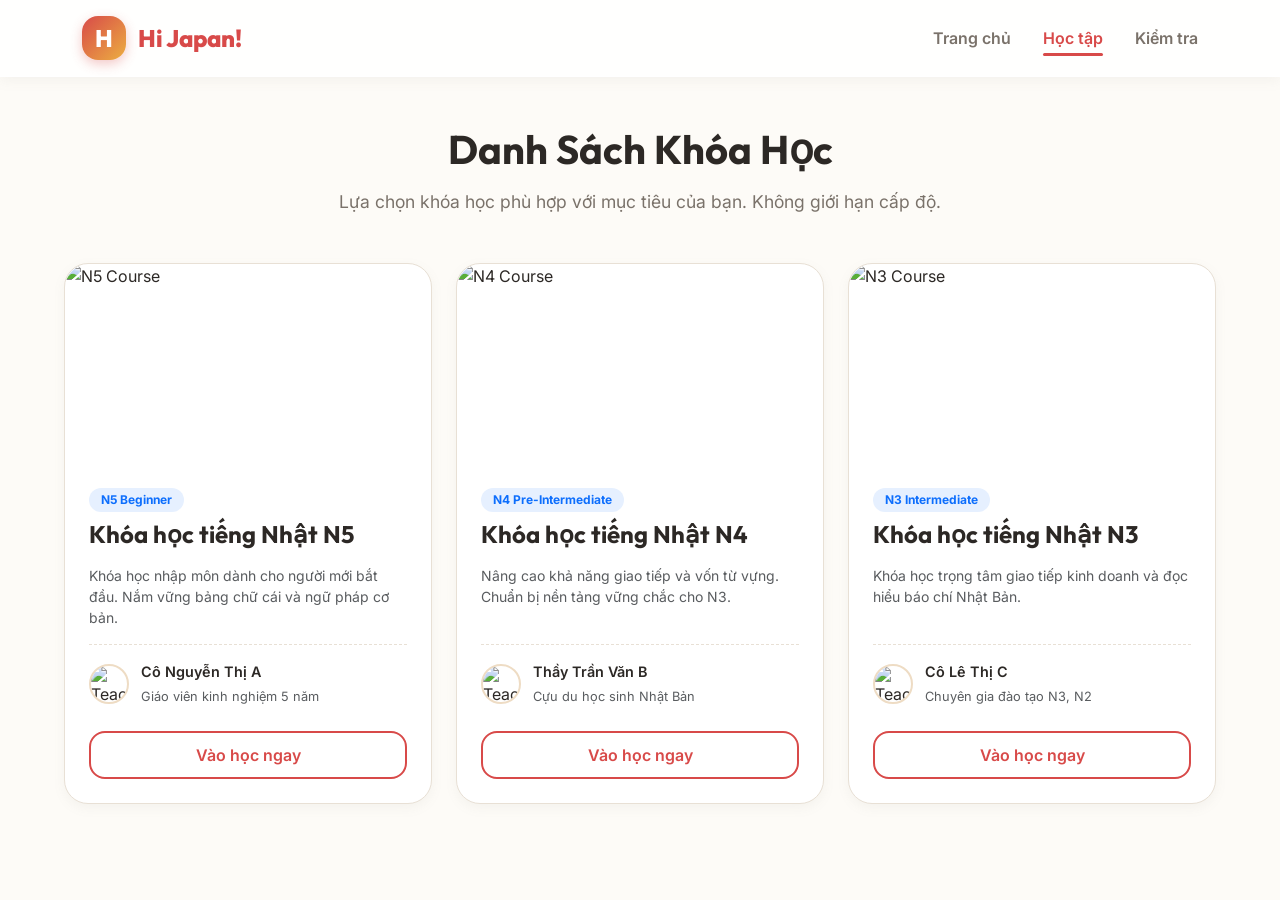
==== hoc-tap/index.html @ 2e4cc5f2 "Initial commit for Hi Japan! UI" ====
<!DOCTYPE html>
<html lang="en">
<head>
    <meta charset="UTF-8">
    <meta name="viewport" content="width=device-width, initial-scale=1.0">
    <title>Khóa Học - Hi Japan!</title>
    <link href="https://cdn.jsdelivr.net/npm/bootstrap@5.3.2/dist/css/bootstrap.min.css" rel="stylesheet">
    <link href="https://fonts.googleapis.com/css2?family=Outfit:wght@400;500;600;700;800&family=Inter:wght@400;500;600&display=swap" rel="stylesheet">
    <link rel="stylesheet" href="../assets/css/style.css">
</head>
<body>

    <!-- Premium Navbar -->
    <nav class="navbar-premium">
        <div class="container d-flex justify-content-between align-items-center">
            <a href="../index.html" class="brand-logo">
                <div class="brand-icon">H</div>
                Hi Japan!
            </a>
            <ul class="nav-links">
                <li><a href="../index.html" class="nav-link-item">Trang chủ</a></li>
                <li><a href="index.html" class="nav-link-item active">Học tập</a></li>
                <li><a href="../placement-test.html" class="nav-link-item">Kiểm tra</a></li>
            </ul>
        </div>
    </nav>

    <main class="page-container">
        <div class="text-center mb-5 fade-in-up">
            <h1 class="section-title">Danh Sách Khóa Học</h1>
            <p class="section-subtitle">Lựa chọn khóa học phù hợp với mục tiêu của bạn. Không giới hạn cấp độ.</p>
        </div>

        <div class="row g-4">
            <!-- N5 Course -->
            <div class="col-md-4 fade-in-up" style="animation-delay: 0.1s;">
                <div class="card-premium course-card h-100">
                    <img src="https://images.unsplash.com/photo-1542291026-7eec264c27ff?q=80&w=2070&auto=format&fit=crop" class="course-thumbnail" alt="N5 Course">
                    <div class="course-body">
                        <span class="badge bg-primary bg-opacity-10 text-primary mb-2" style="width: fit-content; padding: 6px 12px; border-radius: var(--radius-full);">N5 Beginner</span>
                        <h4 class="mb-3">Khóa học tiếng Nhật N5</h4>
                        <p class="text-muted small">Khóa học nhập môn dành cho người mới bắt đầu. Nắm vững bảng chữ cái và ngữ pháp cơ bản.</p>
                        
                        <div class="teacher-info">
                            <img src="https://images.unsplash.com/photo-1580489944761-15a19d654956?q=80&w=1061&auto=format&fit=crop" alt="Teacher" class="teacher-avatar">
                            <div>
                                <p class="teacher-name">Cô Nguyễn Thị A</p>
                                <span class="text-muted" style="font-size: 0.8rem;">Giáo viên kinh nghiệm 5 năm</span>
                            </div>
                        </div>
                        <a href="course-detail.html" class="btn btn-outline-warm w-100 mt-4" style="border-radius: var(--radius-md);">Vào học ngay</a>
                    </div>
                </div>
            </div>

            <!-- N4 Course -->
            <div class="col-md-4 fade-in-up" style="animation-delay: 0.2s;">
                <div class="card-premium course-card h-100">
                    <img src="https://images.unsplash.com/photo-1493976040374-85c8e12f0c0e?q=80&w=2070&auto=format&fit=crop" class="course-thumbnail" alt="N4 Course">
                    <div class="course-body">
                        <span class="badge bg-primary bg-opacity-10 text-primary mb-2" style="width: fit-content; padding: 6px 12px; border-radius: var(--radius-full);">N4 Pre-Intermediate</span>
                        <h4 class="mb-3">Khóa học tiếng Nhật N4</h4>
                        <p class="text-muted small">Nâng cao khả năng giao tiếp và vốn từ vựng. Chuẩn bị nền tảng vững chắc cho N3.</p>
                        
                        <div class="teacher-info">
                            <img src="https://images.unsplash.com/photo-1507003211169-0a1dd7228f2d?q=80&w=987&auto=format&fit=crop" alt="Teacher" class="teacher-avatar">
                            <div>
                                <p class="teacher-name">Thầy Trần Văn B</p>
                                <span class="text-muted" style="font-size: 0.8rem;">Cựu du học sinh Nhật Bản</span>
                            </div>
                        </div>
                        <a href="course-detail.html" class="btn btn-outline-warm w-100 mt-4" style="border-radius: var(--radius-md);">Vào học ngay</a>
                    </div>
                </div>
            </div>

            <!-- N3 Course -->
            <div class="col-md-4 fade-in-up" style="animation-delay: 0.3s;">
                <div class="card-premium course-card h-100">
                    <img src="https://images.unsplash.com/photo-1480796927426-f609979314bd?q=80&w=2070&auto=format&fit=crop" class="course-thumbnail" alt="N3 Course">
                    <div class="course-body">
                        <span class="badge bg-primary bg-opacity-10 text-primary mb-2" style="width: fit-content; padding: 6px 12px; border-radius: var(--radius-full);">N3 Intermediate</span>
                        <h4 class="mb-3">Khóa học tiếng Nhật N3</h4>
                        <p class="text-muted small">Khóa học trọng tâm giao tiếp kinh doanh và đọc hiểu báo chí Nhật Bản.</p>
                        
                        <div class="teacher-info">
                            <img src="https://images.unsplash.com/photo-1573496359142-b8d87734a5a2?q=80&w=988&auto=format&fit=crop" alt="Teacher" class="teacher-avatar">
                            <div>
                                <p class="teacher-name">Cô Lê Thị C</p>
                                <span class="text-muted" style="font-size: 0.8rem;">Chuyên gia đào tạo N3, N2</span>
                            </div>
                        </div>
                        <a href="course-detail.html" class="btn btn-outline-warm w-100 mt-4" style="border-radius: var(--radius-md);">Vào học ngay</a>
                    </div>
                </div>
            </div>
        </div>
    </main>

    <!-- Bootstrap JS -->
    <script src="https://cdn.jsdelivr.net/npm/bootstrap@5.3.2/dist/js/bootstrap.bundle.min.js"></script>
    <script src="../assets/js/main.js"></script>
</body>
</html>
---- assets/css/style.css ----
/* Global Styles for EZJ Project */
:root {
  /* Premium Warm Palette */
  --color-bg: #FDFBF7; /* Very light warm linen */
  --color-surface: #FFFFFF;
  --color-primary: #D84A49; /* Warm Red/Coral */
  --color-primary-hover: #c43c3b;
  --color-secondary: #EEDCC4;
  --color-text-main: #2C2825;
  --color-text-muted: #7A726A;
  --color-border: #E8E0D5;
  --color-accent: #ECAE41; /* Warm Gold */
  
  /* Typography */
  --font-heading: 'Outfit', 'Playfair Display', sans-serif;
  --font-body: 'Inter', sans-serif;

  /* Roundness */
  --radius-sm: 8px;
  --radius-md: 16px;
  --radius-lg: 24px;
  --radius-full: 9999px;

  /* Elevation (Glassmorphism & Soft Shadows) */
  --shadow-sm: 0 4px 12px rgba(142, 135, 129, 0.08);
  --shadow-md: 0 12px 32px rgba(142, 135, 129, 0.12);
  --shadow-lg: 0 24px 48px rgba(142, 135, 129, 0.16);
  --glass-bg: rgba(255, 255, 255, 0.85);
  --glass-border: 1px solid rgba(255, 255, 255, 0.4);
}

body {
  font-family: var(--font-body);
  background-color: var(--color-bg);
  color: var(--color-text-main);
  margin: 0;
  min-height: 100vh;
  display: flex;
  flex-direction: column;
  -webkit-font-smoothing: antialiased;
}

h1, h2, h3, h4, h5, h6 {
  font-family: var(--font-heading);
  font-weight: 700;
  color: var(--color-text-main);
}

a {
  text-decoration: none;
  color: inherit;
}

/* Premium Navbar */
.navbar-premium {
  background: var(--glass-bg);
  backdrop-filter: blur(12px);
  -webkit-backdrop-filter: blur(12px);
  border-bottom: var(--glass-border);
  box-shadow: var(--shadow-sm);
  padding: 16px 0;
  position: sticky;
  top: 0;
  z-index: 1000;
}

.brand-logo {
  font-family: var(--font-heading);
  font-size: 1.5rem;
  font-weight: 800;
  color: var(--color-primary);
  display: flex;
  align-items: center;
  gap: 12px;
}

.brand-icon {
  background: linear-gradient(135deg, var(--color-primary), var(--color-accent));
  color: white;
  width: 44px;
  height: 44px;
  border-radius: var(--radius-md);
  display: flex;
  align-items: center;
  justify-content: center;
  font-size: 1.5rem;
  box-shadow: 0 4px 12px rgba(216, 74, 73, 0.3);
}

.nav-links {
  display: flex;
  gap: 32px;
  align-items: center;
  margin: 0;
  padding: 0;
  list-style: none;
}

.nav-link-item {
  font-weight: 600;
  color: var(--color-text-muted);
  transition: all 0.3s ease;
  position: relative;
  padding: 8px 0;
}

.nav-link-item:hover, .nav-link-item.active {
  color: var(--color-primary);
}

.nav-link-item::after {
  content: '';
  position: absolute;
  bottom: 0;
  left: 0;
  width: 0;
  height: 3px;
  background-color: var(--color-primary);
  border-radius: var(--radius-full);
  transition: width 0.3s ease;
}

.nav-link-item:hover::after, .nav-link-item.active::after {
  width: 100%;
}

/* Buttons */
.btn-primary-warm {
  background: linear-gradient(135deg, var(--color-primary), #E86A69);
  color: white;
  border: none;
  border-radius: var(--radius-full);
  padding: 12px 32px;
  font-weight: 600;
  box-shadow: 0 8px 20px rgba(216, 74, 73, 0.25);
  transition: all 0.3s ease;
  display: inline-flex;
  align-items: center;
  justify-content: center;
  gap: 8px;
}

.btn-primary-warm:hover {
  transform: translateY(-2px);
  box-shadow: 0 12px 24px rgba(216, 74, 73, 0.35);
  color: white;
}

.btn-outline-warm {
  background-color: transparent;
  color: var(--color-primary);
  border: 2px solid var(--color-primary);
  border-radius: var(--radius-full);
  padding: 10px 28px;
  font-weight: 600;
  transition: all 0.3s ease;
}

.btn-outline-warm:hover {
  background-color: var(--color-primary);
  color: white;
  box-shadow: var(--shadow-md);
}

/* Premium Card */
.card-premium {
  background: var(--color-surface);
  border-radius: var(--radius-lg);
  border: 1px solid var(--color-border);
  box-shadow: var(--shadow-sm);
  padding: 32px;
  transition: all 0.4s cubic-bezier(0.165, 0.84, 0.44, 1);
  position: relative;
  overflow: hidden;
}

.card-premium:hover {
  transform: translateY(-8px);
  box-shadow: var(--shadow-lg);
  border-color: rgba(216, 74, 73, 0.2);
}

/* Course Card Specific */
.course-card {
  padding: 0;
  display: flex;
  flex-direction: column;
}

.course-thumbnail {
  width: 100%;
  height: 200px;
  object-fit: cover;
  border-top-left-radius: var(--radius-lg);
  border-top-right-radius: var(--radius-lg);
}

.course-body {
  padding: 24px;
  display: flex;
  flex-direction: column;
  flex: 1;
}

.teacher-info {
  display: flex;
  align-items: center;
  gap: 12px;
  margin-top: auto;
  padding-top: 16px;
  border-top: 1px dashed var(--color-border);
}

.teacher-avatar {
  width: 40px;
  height: 40px;
  border-radius: 50%;
  object-fit: cover;
  border: 2px solid var(--color-secondary);
}

.teacher-name {
  font-weight: 600;
  font-size: 0.9rem;
  margin: 0;
  color: var(--color-text-main);
}

/* Tabs for Course Page */
.premium-tabs {
  display: flex;
  gap: 12px;
  background: var(--color-surface);
  padding: 8px;
  border-radius: var(--radius-full);
  box-shadow: var(--shadow-sm);
  margin-bottom: 32px;
  border: 1px solid var(--color-border);
  overflow-x: auto;
}

.premium-tab {
  flex: 1;
  text-align: center;
  padding: 12px 24px;
  border-radius: var(--radius-full);
  font-weight: 600;
  color: var(--color-text-muted);
  cursor: pointer;
  transition: all 0.3s ease;
  white-space: nowrap;
}

.premium-tab:hover {
  background: var(--color-bg);
  color: var(--color-text-main);
}

.premium-tab.active {
  background: var(--color-primary);
  color: white;
  box-shadow: 0 4px 12px rgba(216, 74, 73, 0.3);
}

.tab-content-panel {
  display: none;
  animation: fadeIn 0.4s ease forwards;
}

.tab-content-panel.active {
  display: block;
}

@keyframes fadeIn {
  from { opacity: 0; transform: translateY(10px); }
  to { opacity: 1; transform: translateY(0); }
}

/* Video Player Container */
.video-container {
  position: relative;
  width: 100%;
  padding-top: 56.25%; /* 16:9 Aspect Ratio */
  background: #000;
  border-radius: var(--radius-lg);
  overflow: hidden;
  box-shadow: var(--shadow-md);
  margin-bottom: 32px;
}

.video-container iframe,
.video-container video {
  position: absolute;
  top: 0;
  left: 0;
  width: 100%;
  height: 100%;
  border: none;
}

/* Layout helpers */
.page-container {
  max-width: 1200px;
  margin: 0 auto;
  padding: 48px 24px;
  width: 100%;
}

.section-title {
  font-size: 2.5rem;
  margin-bottom: 16px;
  position: relative;
  display: inline-block;
}

.section-subtitle {
  color: var(--color-text-muted);
  font-size: 1.1rem;
  margin-bottom: 48px;
}

/* Animations */
.fade-in-up {
  animation: fadeInUp 0.6s ease forwards;
  opacity: 0;
}

@keyframes fadeInUp {
  from { opacity: 0; transform: translateY(20px); }
  to { opacity: 1; transform: translateY(0); }
}
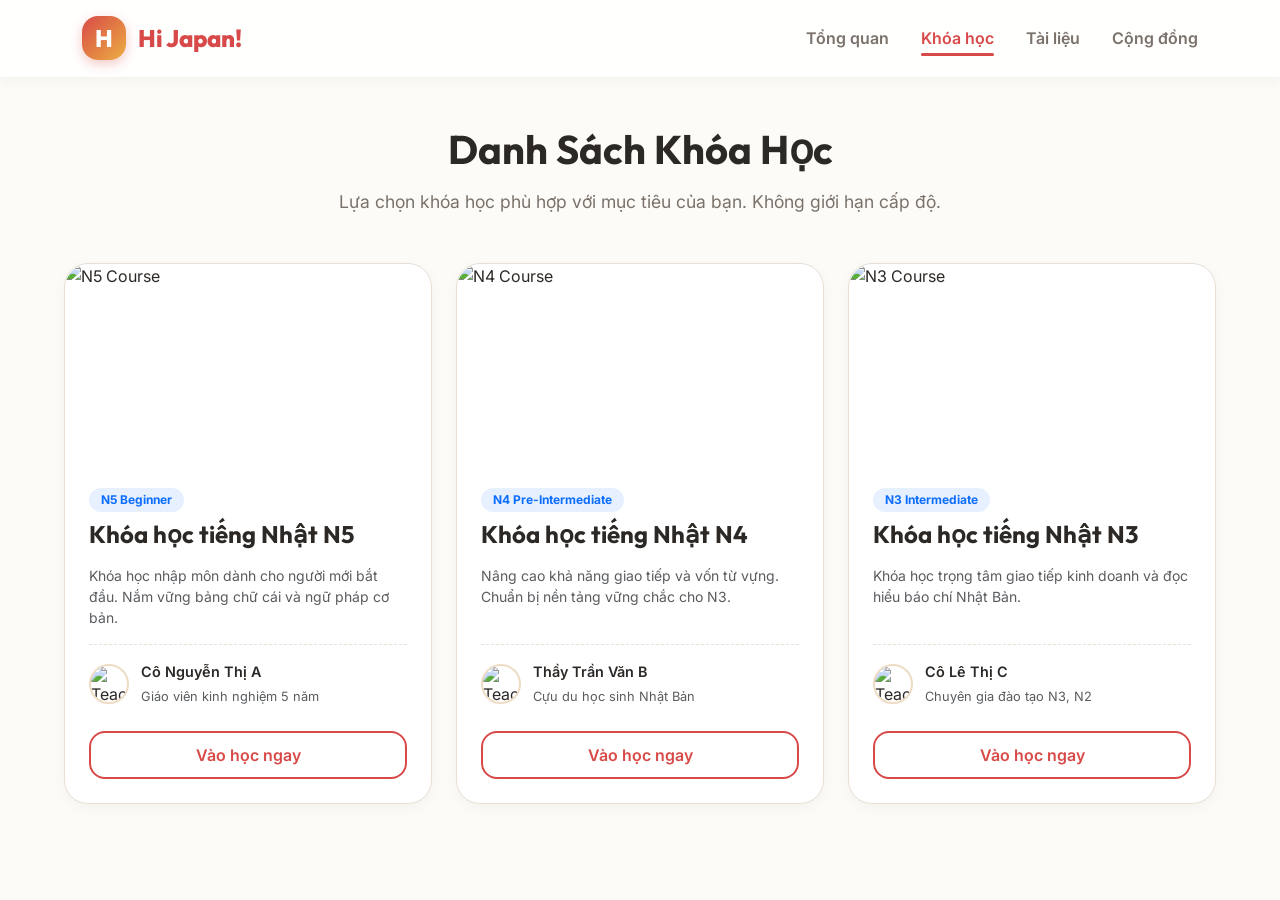
==== commit eebc2d48: "Fix navbar consistency across student pages" ====
--- a/hoc-tap/index.html
+++ b/hoc-tap/index.html
@@ -17,10 +17,11 @@
                 <div class="brand-icon">H</div>
                 Hi Japan!
             </a>
-            <ul class="nav-links">
-                <li><a href="../index.html" class="nav-link-item">Trang chủ</a></li>
-                <li><a href="index.html" class="nav-link-item active">Học tập</a></li>
-                <li><a href="../placement-test.html" class="nav-link-item">Kiểm tra</a></li>
+            <ul class="nav-links d-none d-md-flex">
+                <li><a href="../dashboard.html" class="nav-link-item">Tổng quan</a></li>
+                <li><a href="index.html" class="nav-link-item active">Khóa học</a></li>
+                <li><a href="../tai-lieu/index.html" class="nav-link-item">Tài liệu</a></li>
+                <li><a href="../blog/index.html" class="nav-link-item">Cộng đồng</a></li>
             </ul>
         </div>
     </nav>
--- a/assets/css/style.css
+++ b/assets/css/style.css
@@ -329,3 +329,6 @@
   from { opacity: 0; transform: translateY(20px); }
   to { opacity: 1; transform: translateY(0); }
 }
+
+.hover-primary:hover { color: var(--color-primary) !important; }
+.transition { transition: all 0.3s ease; }
